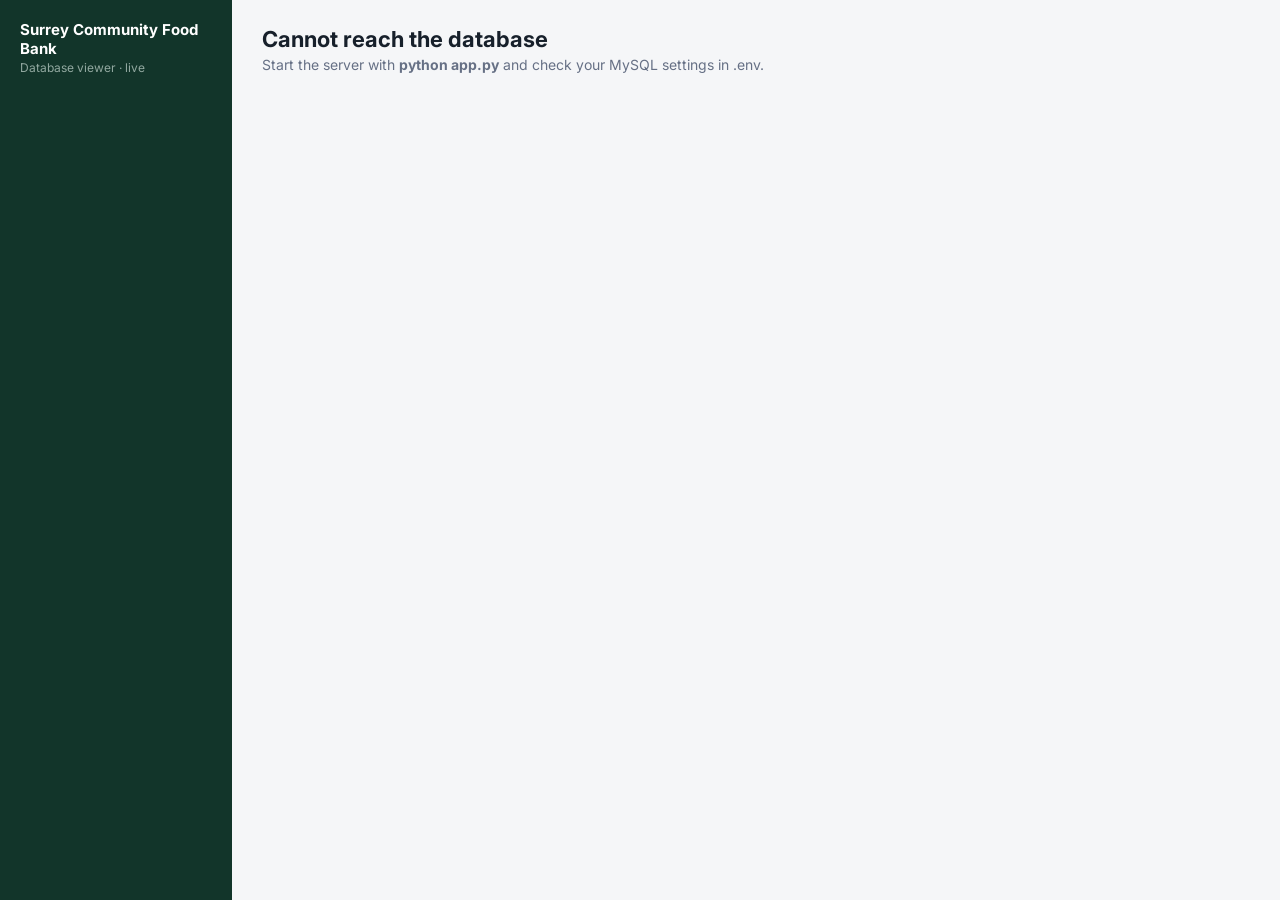
==== static/index.html @ 31781e8f "Add food bank database, viewer web app and Muse AI engine - MySQL schema (users/logins, donors, reci" ====
<!DOCTYPE html><html lang="en"><head><meta charset="utf-8"><meta name="viewport" content="width=device-width,initial-scale=1">
<title>Surrey Community Food Bank · Database</title>
<link href="https://fonts.googleapis.com/css2?family=Inter:wght@400;500;600;700&display=swap" rel="stylesheet">
<style>
:root{--g:#1e6b52;--g2:#e8f3ee;--ink:#17202b;--mut:#667085;--line:#e6e8ec;--bg:#f5f6f8;--red:#c0362c;--redbg:#fdecea;--amb:#a15c07;--ambbg:#fef4e6;--blue:#2457a6;--bluebg:#eaf1fb}
*{box-sizing:border-box}body{margin:0;font-family:Inter,system-ui,sans-serif;background:var(--bg);color:var(--ink);font-size:14px}
.app{display:flex;min-height:100vh}
aside{width:232px;background:#12352a;color:#d6e6df;padding:20px 12px;position:sticky;top:0;height:100vh;flex-shrink:0;overflow:auto}
aside h1{font-size:15px;color:#fff;margin:0 8px 2px}aside .sub{font-size:12px;opacity:.65;margin:0 8px 18px}
aside .grp{font-size:11px;text-transform:uppercase;letter-spacing:.06em;opacity:.5;margin:16px 8px 6px}
aside a{display:flex;justify-content:space-between;padding:8px 10px;border-radius:7px;color:inherit;text-decoration:none;cursor:pointer}
aside a:hover{background:#1b4a3b}aside a.on{background:#2b6b55;color:#fff}aside a small{opacity:.6}
main{flex:1;padding:26px 30px;min-width:0}
h2{margin:0 0 4px;font-size:22px}.lead{color:var(--mut);margin:0 0 18px}
.cards{display:grid;grid-template-columns:repeat(auto-fill,minmax(170px,1fr));gap:12px;margin-bottom:22px}
.card{background:#fff;border:1px solid var(--line);border-radius:10px;padding:14px 16px}.card b{display:block;font-size:26px;margin-top:4px}.card span{color:var(--mut);font-size:12.5px}
.card.warn b{color:var(--red)}
.flow{display:grid;grid-template-columns:1fr auto 1fr auto 1fr auto 1fr;align-items:center;gap:8px;background:#fff;border:1px solid var(--line);border-radius:10px;padding:18px;margin-bottom:22px}
.flow div.n{background:var(--g2);border-radius:8px;padding:12px;text-align:center;font-weight:600}.flow div.n small{display:block;font-weight:400;color:var(--mut);margin-top:3px}.flow .ar{color:var(--g);font-size:20px}
.tools{display:flex;gap:10px;align-items:center;margin-bottom:12px;flex-wrap:wrap}
input,select{font:inherit;padding:8px 11px;border:1px solid #d0d5dd;border-radius:8px;background:#fff}input{width:280px}
.cnt{color:var(--mut);font-size:13px;margin-left:auto}
.tbl{background:#fff;border:1px solid var(--line);border-radius:10px;overflow:auto;max-height:calc(100vh - 210px)}
table{border-collapse:collapse;width:100%}th{position:sticky;top:0;background:#f9fafb;text-align:left;font-weight:600;font-size:12.5px;color:#475467;padding:10px 12px;border-bottom:1px solid var(--line);cursor:pointer;white-space:nowrap;user-select:none}
td{padding:10px 12px;border-bottom:1px solid #f0f1f3;vertical-align:top}tr:hover td{background:#fafbfc}
.pill{display:inline-block;padding:2px 9px;border-radius:99px;font-size:12px;font-weight:500;white-space:nowrap;background:#f2f4f7;color:#344054}
.p-HIGH,.p-EXPIRED,.p-Missed,.p-Failed{background:var(--redbg);color:var(--red)}.p-Delayed,.p-Pending,.p-Template,.p-Scheduled,.p-Upcoming{background:var(--ambbg);color:var(--amb)}
.p-Fulfilled,.p-Approved,.p-Sent,.p-OK{background:var(--g2);color:var(--g)}.p-Business,.p-Organization,.p-Automatic{background:var(--bluebg);color:var(--blue)}.p-Muse{background:#f1ecfd;color:#5b3fb5}
.who{font-weight:600}.role{font-size:12px;color:var(--mut)}.arrow{color:var(--g);font-weight:700;padding:0 6px}
.items{color:#475467;font-size:12.5px;line-height:1.55}.more{color:var(--g);cursor:pointer;font-size:12.5px}
.neg{color:var(--red);font-weight:600}.soon{color:var(--amb);font-weight:600}
.mail{white-space:pre-wrap;background:#f9fafb;border:1px solid var(--line);border-radius:8px;padding:10px;font-size:12.5px;margin-top:6px;display:none}
.btn{font:inherit;font-weight:600;border:0;border-radius:8px;padding:10px 16px;cursor:pointer;background:var(--g);color:#fff}.btn.sec{background:#fff;color:var(--g);border:1px solid var(--g)}.btn:disabled{opacity:.55;cursor:wait}
.panel{background:#fff;border:1px solid var(--line);border-radius:10px;padding:18px;margin-bottom:16px}.panel h3{margin:0 0 4px;font-size:15px}.panel p.role{margin:0 0 12px}
.out{white-space:pre-wrap;background:#f9fafb;border:1px solid var(--line);border-radius:8px;padding:12px;font-size:13px;line-height:1.55;margin-top:12px;min-height:44px;color:#344054}
.row{display:flex;gap:10px;flex-wrap:wrap;align-items:center}.row input{flex:1;min-width:240px}.badge{font-size:12px;padding:3px 9px;border-radius:99px;background:var(--g2);color:var(--g);font-weight:600}.badge.off{background:var(--ambbg);color:var(--amb)}
.demo{background:#fff8eb;border:1px solid #f5d9a8;color:#7a4b00;border-radius:10px;padding:10px 14px;margin-bottom:16px;font-size:13px}.demo b{color:#5c3800}
.grid2{display:grid;grid-template-columns:1fr 1fr;gap:16px}@media(max-width:1000px){.grid2{grid-template-columns:1fr}}
input[type=date]{width:auto}select.wide{max-width:420px;width:100%}
.chips{display:flex;gap:6px;flex-wrap:wrap;margin-top:10px}.chip{font-size:12.5px;border:1px solid #d0d5dd;background:#fff;border-radius:99px;padding:5px 10px;cursor:pointer}
@media(max-width:800px){aside{display:none}main{padding:16px}.flow{grid-template-columns:1fr}.flow .ar{transform:rotate(90deg);text-align:center}}
</style></head><body><div class="app">
<aside><h1>Surrey Community Food Bank</h1><p class="sub">Database viewer · live</p><div id="nav"></div></aside>
<main id="m"></main></div>
<script>
let D=null;
const esc=v=>v==null?'':String(v).replace(/[&<>"]/g,c=>({'&':'&amp;','<':'&lt;','>':'&gt;','"':'&quot;'}[c]));
const pill=v=>v==null||v===''?'':`<span class="pill p-${esc(String(v).split(' ')[0])}">${esc(v)}</span>`;
const PILLS=['Risk','Status','Type','Role','Written By','Mode','When'];
const fmtItems=(s,id)=>{if(!s)return '<span class="role">No items</span>';const a=s.split('||');const first=a.slice(0,3).map(esc).join('<br>');
 return `<div class="items">${first}${a.length>3?`<span id="x${id}" style="display:none"><br>${a.slice(3).map(esc).join('<br>')}</span><br><span class="more" onclick="document.getElementById('x${id}').style.display='inline';this.remove()">+ ${a.length-3} more</span>`:''}</div>`};
const S=[
 {k:'overview',t:'Overview',g:'Dashboard'},
 {k:'donations',t:'Donations in',g:'Food flow',lead:'Who donated the food, and which volunteer collected it from them.'},
 {k:'hampers',t:'Hampers out',g:'Food flow',lead:'Which volunteer gave a hamper, and which recipient received the free food.'},
 {k:'inventory',t:'Inventory',g:'Food flow',lead:'Food currently in stock. Items flagged HIGH risk by the AI (3 days or less) are pinned to the top.'},
 {k:'expiry',t:'Expiry section',g:'Food flow',lead:'Expired items removed from inventory. This feeds the Inventory Waste report.'},
 {k:'coordinators',t:'Coordinators',g:'People',lead:'Coordinators manage the system and receive every AI alert email.'},
 {k:'donors',t:'Donors',g:'People',lead:'People and businesses who give food.'},
 {k:'recipients',t:'Recipients',g:'People',lead:'Households who receive free hampers.'},
 {k:'volunteers',t:'Volunteers',g:'People',lead:'Our team. Volunteers collect donations and hand out hampers.'},
 {k:'shifts',t:'Shifts',g:'People',lead:'Shifts created by the coordinator, with assigned volunteers.'},
 {k:'ai',t:'AI assistant',g:'Automation'},
 {k:'emails',t:'AI alert emails',g:'Automation',lead:'Alert emails sent to the coordinators (Harsh and AJ). Click a row to read the email.'},
 {k:'categories',t:'Categories',g:'Admin',lead:'Inventory categories managed by the coordinator.'}];
let cur=location.hash.slice(1)||'overview',sk=null,asc=true;
function nav(){let g='',h='';S.forEach(s=>{if(s.g!==g){g=s.g;h+=`<div class="grp">${g}</div>`}
 const n=Array.isArray(D[s.k])?`<small>${D[s.k].length}</small>`:'';h+=`<a class="${s.k==cur?'on':''}" onclick="go('${s.k}')">${s.t}${n}</a>`});document.getElementById('nav').innerHTML=h}
function go(k){cur=k;sk=null;try{history.replaceState(null,'','#'+k)}catch(e){}render()}
function overview(){const s=D.stats;const c=(n,l,w)=>`<div class="card ${w||''}"><span>${l}</span><b>${n}</b></div>`;
 return `<h2>Overview</h2><p class="lead">Snapshot generated ${D.generated}.</p>
 <div class="flow"><div class="n">Donor<small>gives food</small></div><div class="ar">→</div><div class="n">Volunteer<small>collects & logs it</small></div><div class="ar">→</div>
 <div class="n">Inventory<small>AI checks expiry every 6 h</small></div><div class="ar">→</div><div class="n">Recipient<small>gets a free hamper</small></div></div>
 <div class="cards">${c(s.donors,'Donors')}${c(s.donations,'Donations received')}${c(s.instock,'Items in stock')}${c(s.highrisk,'High-risk items (≤3 days)','warn')}${s.pending?c(s.pending,'Expired, waiting for AI removal','warn'):''}
 ${c(s.expired,'Expired & removed','warn')}${c(s.hampers,'Hampers given out')}${c(s.recipients,'Approved recipients')}${c(s.volunteers,'Volunteers')}${c(s.coordinators,'Coordinators')}${c(s.emails,'AI alert emails')}</div>
 <h2 style="font-size:16px;margin-bottom:10px">Stock by category</h2>${table(D.categories,'categories',true)}`}
function aiPage(){const a=D.ai;return `<h2>AI assistant <span class="badge ${a.muse?'':'off'}">${a.muse?'Muse AI: '+a.muse_status:'Muse AI key missing'}</span> <span class="badge ${a.smtp?'':'off'}">${a.smtp?'Email: sending':'Email: log only'}</span></h2>
 <p class="lead">Muse AI reads the live tables, flags expiring food, and emails the coordinators. It runs automatically every ${a.every_hours} hours while the app is open, and you can run it any time.</p>
 <div class="panel"><h3>Demo controls</h3><p class="role">For the presentation: pretend it's a later date, or make an item expire, then run the AI check and watch it get removed.</p>
 <div class="grid2"><div><b style="font-size:13px">Pretend today is</b><div class="row" style="margin-top:6px"><input type="date" id="dd" value="${D.today}"><button class="btn sec" onclick="demo('date',{date:document.getElementById('dd').value})">Set date</button><button class="btn sec" onclick="demo('date',{date:null})">Use real date</button></div></div>
 <div><b style="font-size:13px">Change an item's expiry date</b><div class="row" style="margin-top:6px"><select id="di" class="wide">${D.items.map(i=>`<option value="${i.id}">${esc(i.label)}</option>`).join('')}</select><input type="date" id="de" value="${D.today}"><button class="btn sec" onclick="demo('expiry',{item_id:document.getElementById('di').value,date:document.getElementById('de').value})">Save</button></div></div></div>
 <div class="row" style="margin-top:12px"><button class="btn sec" onclick="if(window.confirmReset){demo('reset',{})}else{window.confirmReset=1;this.textContent='Click again to reset all test data'}">Reset all test data</button><span class="role" id="demoo"></span></div></div>
 <div class="panel"><h3>1. Expiry & pickup check</h3><p class="role">Moves expired food to the expiry section, flags items with 3 days or less left, marks late pickups, and emails Harsh and AJ (harsh.rana1@student.kpu.ca, ajit.thapa@student.kpu.ca).
 Last run: ${a.last_run||'not yet this session'} · Next automatic run: ${a.next_run||'—'}</p>
 <button class="btn" id="runb" onclick="runAI()">Run AI check now</button><div class="out" id="runo">Results will show here.</div></div>
 <div class="panel"><h3>2. Inventory insight report</h3><p class="role">Shelf-life trends, what to use first, and hamper suggestions that respect each recipient's dietary needs.</p>
 <button class="btn sec" id="insb" onclick="ask()">Generate report</button><div class="out" id="inso">The report will show here.</div></div>
 <div class="panel"><h3>3. Ask Muse about the data</h3><p class="role">Ask a question in plain English. Muse answers using only the live database.</p>
 <div class="row"><input id="askq" placeholder="e.g. Which category is wasting the most food?" onkeydown="if(event.key==='Enter')ask(this.value)"><button class="btn sec" onclick="ask(document.getElementById('askq').value)">Ask</button></div>
 <div class="chips">${['What should go in the next hamper for Emily Chen?','Which donor gives the most perishable food?','How many items expire this week?'].map(q=>`<span class="chip" onclick="document.getElementById('askq').value=this.textContent;ask(this.textContent)">${q}</span>`).join('')}</div>
 <div class="out" id="asko">Answers will show here.</div></div>`}
async function demo(kind,body){const o=document.getElementById('demoo');o.textContent='Working...';
 try{const r=await fetch('/api/demo/'+kind,{method:'POST',headers:{'Content-Type':'application/json'},body:JSON.stringify(body)});const j=await r.json();
 const d=await fetch('/api/data');D=await d.json();window.confirmReset=0;render();document.getElementById('demoo').textContent=j.msg}catch(e){o.textContent='Failed: '+e}}
async function runAI(){if(window.__EMBED__){document.getElementById('runo').textContent='This is the online preview. Run the app locally (python app.py) to use Muse AI.';return}const b=document.getElementById('runb'),o=document.getElementById('runo');b.disabled=true;o.textContent='Running the AI check...';
 try{const r=await fetch('/api/ai/run',{method:'POST'});const j=await r.json();const msg=j.log.join('\n');const d=await fetch('/api/data');D=await d.json();render();document.getElementById('runo').textContent=msg}
 catch(e){o.textContent='Could not run the check: '+e}b.disabled=false}
async function ask(q){if(window.__EMBED__){const isQ0=typeof q==='string';document.getElementById(isQ0?'asko':'inso').textContent='This is the online preview. Run the app locally (python app.py) to use Muse AI.';return}const isQ=typeof q==='string';if(isQ&&!q.trim())return;const o=document.getElementById(isQ?'asko':'inso');const b=document.getElementById('insb');
 o.textContent='Muse AI is reading the database...';if(!isQ)b.disabled=true;
 try{const r=await fetch('/api/ai/insights',{method:'POST',headers:{'Content-Type':'application/json'},body:JSON.stringify(isQ?{question:q}:{})});const j=await r.json();o.textContent=j.text}
 catch(e){o.textContent='Could not reach the server: '+e}if(!isQ)b.disabled=false}
function rowsFor(k){const q=(document.getElementById('q')||{}).value?.toLowerCase()||'';const f=(document.getElementById('f')||{}).value||'';
 let r=D[k].filter(x=>(!q||Object.values(x).join(' ').toLowerCase().includes(q))&&(!f||Object.values(x).includes(f)||Object.values(x).map(String).includes(f)));
 if(sk){r=[...r].sort((a,b)=>{let x=a[sk],y=b[sk];if(typeof x==='number'&&typeof y==='number')return(x-y)*(asc?1:-1);return String(x??'').localeCompare(String(y??''),undefined,{numeric:true})*(asc?1:-1)})}return r}
function table(rows,k,plain){
 if(k==='donations'){return `<div class="tbl"><table><tr><th>Date</th><th>Donor (gives)</th><th></th><th>Collected by (volunteer)</th><th>Items donated</th></tr>${rows.map(r=>`<tr><td style="white-space:nowrap">${esc(r.date)}<div class="role">Donation #${r.id}</div></td>
  <td><div class="who">${esc(r.donor)}</div>${pill(r.type)}</td><td class="arrow">→</td><td><div class="who">${esc(r.collected||'—')}</div><div class="role">Volunteer</div></td><td>${fmtItems(r.items,'d'+r.id)}<div class="role">${r.n} item lines</div></td></tr>`).join('')}</table></div>`}
 if(k==='hampers'){return `<div class="tbl"><table><tr><th>Pickup</th><th>Given by (volunteer)</th><th></th><th>Received by (recipient)</th><th>Hamper contents</th><th>Status</th></tr>${rows.map(r=>`<tr><td style="white-space:nowrap">${esc(r.date)}<div class="role">Hamper #${r.id}</div></td>
  <td><div class="who">${esc(r.given||'—')}</div><div class="role">Volunteer</div></td><td class="arrow">→</td><td><div class="who">${esc(r.recipient)}</div><div class="role">Household of ${r.hh} · ${esc(r.prefs)}</div></td><td>${fmtItems(r.items,'h'+r.id)}</td><td>${pill(r.status)}</td></tr>`).join('')}</table></div>`}
 const cols=Object.keys(rows[0]||{}).filter(c=>c!=='body');
 return `<div class="tbl"><table><tr>${cols.map(c=>`<th ${plain?'':`onclick="srt('${c}')"`}>${esc(c)}${sk==c?(asc?' ▲':' ▼'):''}</th>`).join('')}</tr>${rows.map((r,i)=>`<tr ${k==='emails'?`style="cursor:pointer" onclick="const m=document.getElementById('mb${i}');m.style.display=m.style.display=='block'?'none':'block'"`:''}>${cols.map((c,j)=>{let v=r[c];
  if(PILLS.includes(c))return `<td>${pill(v)}</td>`;
  if(c==='DaysLeft')return `<td class="${v<=3?'neg':v<=7?'soon':''}">${v<0?'Expired '+(-v)+' day'+(v==-1?'':'s')+' ago':v+' day'+(v==1?'':'s')}</td>`;
  if(k==='emails'&&c==='Subject')return `<td>${esc(v)}<div class="mail" id="mb${i}">${esc(r.body)}</div></td>`;
  return `<td>${j==1&&k!=='emails'?`<b>${esc(v)}</b>`:esc(v)}</td>`}).join('')}</tr>`).join('')}</table></div>`}
function filterFor(k){const m={inventory:'Category',expiry:'Category',hampers:'status',shifts:'When',emails:'Written By',donors:'Type'}[k];if(!m)return'';
 const vals=[...new Set(D[k].map(r=>r[m]).filter(Boolean))].sort();return `<select id="f" onchange="draw()"><option value="">All ${m.toLowerCase()==='status'?'statuses':m.toLowerCase()+'s'}</option>${vals.map(v=>`<option>${esc(v)}</option>`).join('')}</select>`}
function render(){nav();const s=S.find(x=>x.k==cur)||S[0];const m=document.getElementById('m');
 const banner=D.demo_date?`<div class="demo">Demo mode: the system thinks today is <b>${D.demo_date}</b>. Days left, expiry and alerts use this date. <a href="#ai" onclick="go('ai')">Change it</a></div>`:'';
 if(s.k==='overview'){m.innerHTML=banner+overview();return}
 if(s.k==='ai'){m.innerHTML=banner+aiPage();return}
 m.innerHTML=banner+`<h2>${s.t}</h2><p class="lead">${s.lead}</p><div class="tools"><input id="q" placeholder="Search ${s.t.toLowerCase()}..." oninput="draw()">${filterFor(s.k)}<span class="cnt" id="cnt"></span></div><div id="tb"></div>`;draw()}
function draw(){const r=rowsFor(cur);document.getElementById('tb').innerHTML=r.length?table(r,cur):'<div class="tbl" style="padding:30px;text-align:center;color:#667085">No records found.</div>';document.getElementById('cnt').textContent=r.length+' rows'}
function srt(c){asc=sk==c?!asc:true;sk=c;draw()}
async function load(){if(window.__EMBED__){D=window.__EMBED__;render();return}try{const r=await fetch('/api/data');if(!r.ok)throw new Error(r.status);D=await r.json();render()}
 catch(e){document.getElementById('m').innerHTML='<h2>Cannot reach the database</h2><p class="lead">Start the server with <b>python app.py</b> and check your MySQL settings in .env.</p>'}}
window.addEventListener('hashchange',()=>{const k=location.hash.slice(1);if(k&&k!==cur){cur=k;render()}});load();
</script></body></html>
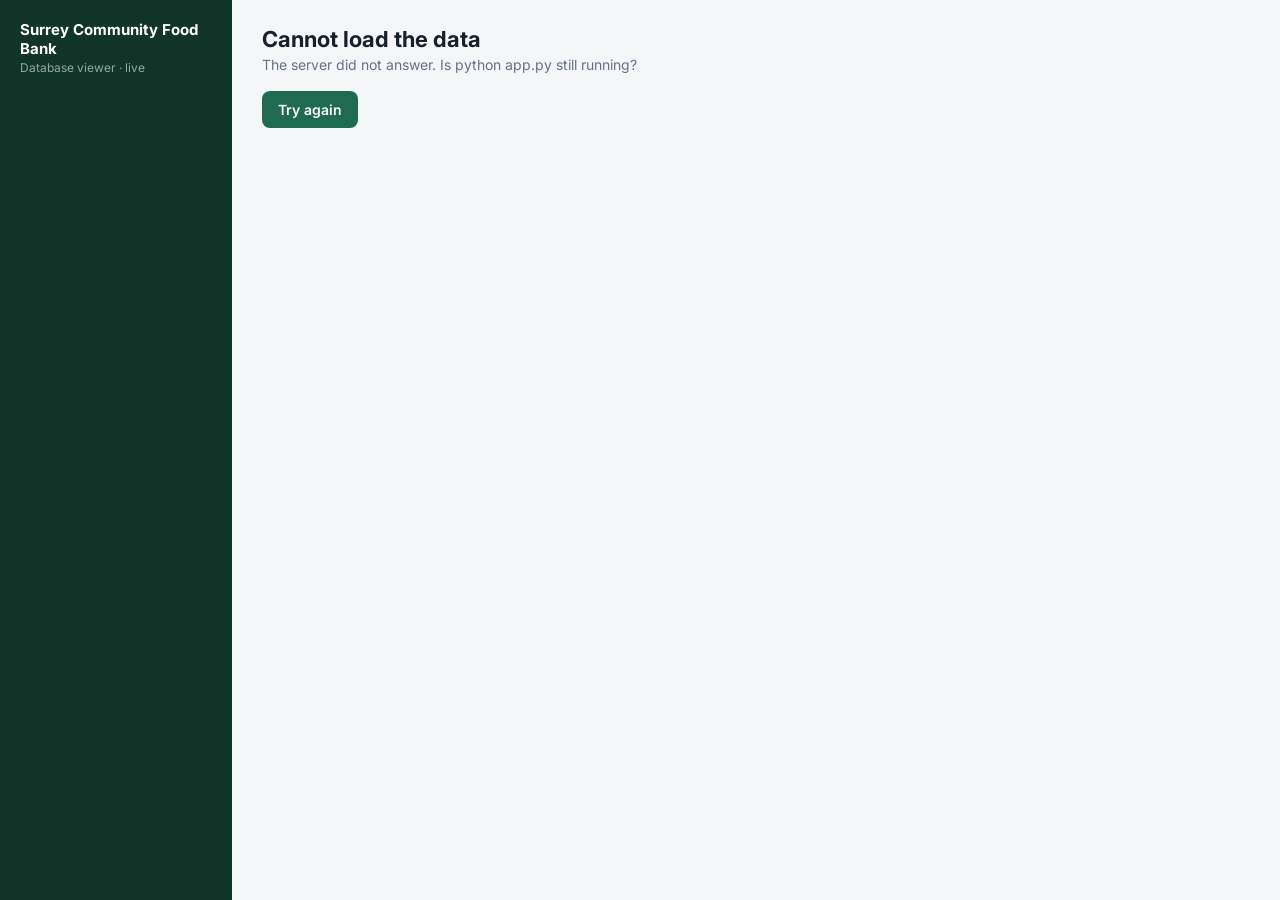
==== commit 3aaae5a5: "Harden for the demo: fresh test data, logins, reports, clearer errors - Test data dates are now rela" ====
--- a/static/index.html
+++ b/static/index.html
@@ -25,7 +25,7 @@
 td{padding:10px 12px;border-bottom:1px solid #f0f1f3;vertical-align:top}tr:hover td{background:#fafbfc}
 .pill{display:inline-block;padding:2px 9px;border-radius:99px;font-size:12px;font-weight:500;white-space:nowrap;background:#f2f4f7;color:#344054}
 .p-HIGH,.p-EXPIRED,.p-Missed,.p-Failed{background:var(--redbg);color:var(--red)}.p-Delayed,.p-Pending,.p-Template,.p-Scheduled,.p-Upcoming{background:var(--ambbg);color:var(--amb)}
-.p-Fulfilled,.p-Approved,.p-Sent,.p-OK{background:var(--g2);color:var(--g)}.p-Business,.p-Organization,.p-Automatic{background:var(--bluebg);color:var(--blue)}.p-Muse{background:#f1ecfd;color:#5b3fb5}
+.p-Fulfilled,.p-Approved,.p-Sent,.p-OK,.p-Active,.p-Coordinator{background:var(--g2);color:var(--g)}.p-Business,.p-Organization,.p-Automatic{background:var(--bluebg);color:var(--blue)}.p-AI,.p-Muse{background:#f1ecfd;color:#5b3fb5}
 .who{font-weight:600}.role{font-size:12px;color:var(--mut)}.arrow{color:var(--g);font-weight:700;padding:0 6px}
 .items{color:#475467;font-size:12.5px;line-height:1.55}.more{color:var(--g);cursor:pointer;font-size:12.5px}
 .neg{color:var(--red);font-weight:600}.soon{color:var(--amb);font-weight:600}
@@ -53,7 +53,7 @@
  {k:'overview',t:'Overview',g:'Dashboard'},
  {k:'donations',t:'Donations in',g:'Food flow',lead:'Who donated the food, and which volunteer collected it from them.'},
  {k:'hampers',t:'Hampers out',g:'Food flow',lead:'Which volunteer gave a hamper, and which recipient received the free food.'},
- {k:'inventory',t:'Inventory',g:'Food flow',lead:'Food currently in stock. Items flagged HIGH risk by the AI (3 days or less) are pinned to the top.'},
+ {k:'inventory',t:'Inventory',g:'Food flow',lead:'Food currently in stock, soonest expiry first. HIGH risk means 3 days or less left.'},
  {k:'expiry',t:'Expiry section',g:'Food flow',lead:'Expired items removed from inventory. This feeds the Inventory Waste report.'},
  {k:'coordinators',t:'Coordinators',g:'People',lead:'Coordinators manage the system and receive every AI alert email.'},
  {k:'donors',t:'Donors',g:'People',lead:'People and businesses who give food.'},
@@ -62,7 +62,12 @@
  {k:'shifts',t:'Shifts',g:'People',lead:'Shifts created by the coordinator, with assigned volunteers.'},
  {k:'ai',t:'AI assistant',g:'Automation'},
  {k:'emails',t:'AI alert emails',g:'Automation',lead:'Alert emails sent to the coordinators (Harsh and AJ). Click a row to read the email.'},
- {k:'categories',t:'Categories',g:'Admin',lead:'Inventory categories managed by the coordinator.'}];
+ {k:'reports',t:'Reports',g:'Automation'},
+ {k:'categories',t:'Categories',g:'Admin',lead:'Inventory categories managed by the coordinator.'},
+ {k:'accounts',t:'Logins',g:'Admin',lead:'One login table for every role. Passwords are stored as secure hashes, never as plain text.'}];
+const api=async(url,body)=>{const r=await fetch(url,body===undefined?{}:{method:'POST',headers:{'Content-Type':'application/json'},body:JSON.stringify(body)});
+ let j;try{j=await r.json()}catch(e){throw new Error('The server did not answer. Is python app.py still running?')}
+ if(!r.ok&&j.error)throw new Error(j.error);return j};
 let cur=location.hash.slice(1)||'overview',sk=null,asc=true;
 function nav(){let g='',h='';S.forEach(s=>{if(s.g!==g){g=s.g;h+=`<div class="grp">${g}</div>`}
  const n=Array.isArray(D[s.k])?`<small>${D[s.k].length}</small>`:'';h+=`<a class="${s.k==cur?'on':''}" onclick="go('${s.k}')">${s.t}${n}</a>`});document.getElementById('nav').innerHTML=h}
@@ -74,8 +79,8 @@
  <div class="cards">${c(s.donors,'Donors')}${c(s.donations,'Donations received')}${c(s.instock,'Items in stock')}${c(s.highrisk,'High-risk items (≤3 days)','warn')}${s.pending?c(s.pending,'Expired, waiting for AI removal','warn'):''}
  ${c(s.expired,'Expired & removed','warn')}${c(s.hampers,'Hampers given out')}${c(s.recipients,'Approved recipients')}${c(s.volunteers,'Volunteers')}${c(s.coordinators,'Coordinators')}${c(s.emails,'AI alert emails')}</div>
  <h2 style="font-size:16px;margin-bottom:10px">Stock by category</h2>${table(D.categories,'categories',true)}`}
-function aiPage(){const a=D.ai;return `<h2>AI assistant <span class="badge ${a.muse?'':'off'}">${a.muse?'Muse AI: '+a.muse_status:'Muse AI key missing'}</span> <span class="badge ${a.smtp?'':'off'}">${a.smtp?'Email: sending':'Email: log only'}</span></h2>
- <p class="lead">Muse AI reads the live tables, flags expiring food, and emails the coordinators. It runs automatically every ${a.every_hours} hours while the app is open, and you can run it any time.</p>
+function aiPage(){const a=D.ai;return `<h2>AI assistant <span class="badge ${a.muse?'':'off'}">${a.muse?'AI: '+a.muse_status:'AI key missing'}</span> <span class="badge ${a.smtp?'':'off'}">${a.smtp?'Email: sending':'Email: log only'}</span></h2>
+ <p class="lead">The AI reads the live tables, flags expiring food, and emails the coordinators. It runs automatically every ${a.every_hours} hours while the app is open, and you can run it any time.</p>
  <div class="panel"><h3>Demo controls</h3><p class="role">For the presentation: pretend it's a later date, or make an item expire, then run the AI check and watch it get removed.</p>
  <div class="grid2"><div><b style="font-size:13px">Pretend today is</b><div class="row" style="margin-top:6px"><input type="date" id="dd" value="${D.today}"><button class="btn sec" onclick="demo('date',{date:document.getElementById('dd').value})">Set date</button><button class="btn sec" onclick="demo('date',{date:null})">Use real date</button></div></div>
  <div><b style="font-size:13px">Change an item's expiry date</b><div class="row" style="margin-top:6px"><select id="di" class="wide">${D.items.map(i=>`<option value="${i.id}">${esc(i.label)}</option>`).join('')}</select><input type="date" id="de" value="${D.today}"><button class="btn sec" onclick="demo('expiry',{item_id:document.getElementById('di').value,date:document.getElementById('de').value})">Save</button></div></div></div>
@@ -85,20 +90,37 @@
  <button class="btn" id="runb" onclick="runAI()">Run AI check now</button><div class="out" id="runo">Results will show here.</div></div>
  <div class="panel"><h3>2. Inventory insight report</h3><p class="role">Shelf-life trends, what to use first, and hamper suggestions that respect each recipient's dietary needs.</p>
  <button class="btn sec" id="insb" onclick="ask()">Generate report</button><div class="out" id="inso">The report will show here.</div></div>
- <div class="panel"><h3>3. Ask Muse about the data</h3><p class="role">Ask a question in plain English. Muse answers using only the live database.</p>
+ <div class="panel"><h3>3. Ask the AI about the data</h3><p class="role">Ask a question in plain English. The AI answers using only the live database.</p>
  <div class="row"><input id="askq" placeholder="e.g. Which category is wasting the most food?" onkeydown="if(event.key==='Enter')ask(this.value)"><button class="btn sec" onclick="ask(document.getElementById('askq').value)">Ask</button></div>
  <div class="chips">${['What should go in the next hamper for Emily Chen?','Which donor gives the most perishable food?','How many items expire this week?'].map(q=>`<span class="chip" onclick="document.getElementById('askq').value=this.textContent;ask(this.textContent)">${q}</span>`).join('')}</div>
  <div class="out" id="asko">Answers will show here.</div></div>`}
+function simpleTable(rows){if(!rows.length)return '<div class="tbl" style="padding:18px;color:#667085">Nothing in this period.</div>';const cols=Object.keys(rows[0]);
+ return `<div class="tbl" style="max-height:none"><table><tr>${cols.map(c=>`<th style="cursor:default">${esc(c)}</th>`).join('')}</tr>${rows.map(r=>`<tr>${cols.map((c,j)=>`<td>${c==='Type'?pill(r[c]):j==0?`<b>${esc(r[c])}</b>`:esc(r[c])}</td>`).join('')}</tr>`).join('')}</table></div>`}
+function reportsPage(){const [y,mo]=D.today.split('-').map(Number);const M=['January','February','March','April','May','June','July','August','September','October','November','December'];
+ return `<h2>Reports</h2><p class="lead">Two report types, for any month or a whole year. Built from the live tables.</p>
+ <div class="tools"><select id="rt"><option value="donation">Donation & Distribution Summary</option><option value="waste">Inventory Waste Summary</option></select>
+ <select id="rm"><option value="">Whole year</option>${M.map((n,i)=>`<option value="${i+1}" ${i+1==mo?'selected':''}>${n}</option>`).join('')}</select>
+ <input id="ry" type="number" min="2000" max="2100" value="${y}" style="width:100px"><button class="btn" onclick="runReport()">Generate report</button></div><div id="rep"></div>`}
+async function runReport(){const o=document.getElementById('rep');o.innerHTML='<p class="lead">Building the report...</p>';
+ if(window.__EMBED__){o.innerHTML='<p class="lead">Run the app locally (python app.py) to generate reports.</p>';return}
+ try{const j=await api(`/api/report?type=${document.getElementById('rt').value}&year=${document.getElementById('ry').value}&month=${document.getElementById('rm').value}`);
+ o.innerHTML=`<h2 style="font-size:17px;margin:6px 0 12px">${esc(j.title)}</h2><div class="cards">${j.summary.map(x=>`<div class="card"><span>${esc(x[0])}</span><b>${esc(x[1])}</b></div>`).join('')}</div>`+
+ j.tables.map(t=>`<h2 style="font-size:15px;margin:18px 0 8px">${esc(t[0])}</h2>${simpleTable(t[1])}`).join('')}catch(e){o.innerHTML=`<p class="lead">${esc(e.message)}</p>`}}
+function loginBox(){return `<div class="panel"><h3>Test a login</h3><p class="role">Every test account uses the password <b>${esc(D.test_password)}</b>. Click a row's email below, or type one.</p>
+ <div class="row"><input id="le" placeholder="email" autocomplete="off"><input id="lp" type="password" placeholder="password" style="width:180px" onkeydown="if(event.key==='Enter')tryLogin()"><button class="btn sec" onclick="tryLogin()">Check login</button><span class="role" id="lo"></span></div></div>`}
+async function tryLogin(){const o=document.getElementById('lo');o.textContent='Checking...';
+ try{const r=await fetch('/api/login',{method:'POST',headers:{'Content-Type':'application/json'},body:JSON.stringify({email:document.getElementById('le').value,password:document.getElementById('lp').value})});
+ const j=await r.json();o.textContent=j.msg||j.error;if(j.ok){D=await api('/api/data');nav();draw()}}catch(e){o.textContent='Could not reach the server.'}}
 async function demo(kind,body){const o=document.getElementById('demoo');o.textContent='Working...';
- try{const r=await fetch('/api/demo/'+kind,{method:'POST',headers:{'Content-Type':'application/json'},body:JSON.stringify(body)});const j=await r.json();
- const d=await fetch('/api/data');D=await d.json();window.confirmReset=0;render();document.getElementById('demoo').textContent=j.msg}catch(e){o.textContent='Failed: '+e}}
-async function runAI(){if(window.__EMBED__){document.getElementById('runo').textContent='This is the online preview. Run the app locally (python app.py) to use Muse AI.';return}const b=document.getElementById('runb'),o=document.getElementById('runo');b.disabled=true;o.textContent='Running the AI check...';
- try{const r=await fetch('/api/ai/run',{method:'POST'});const j=await r.json();const msg=j.log.join('\n');const d=await fetch('/api/data');D=await d.json();render();document.getElementById('runo').textContent=msg}
- catch(e){o.textContent='Could not run the check: '+e}b.disabled=false}
-async function ask(q){if(window.__EMBED__){const isQ0=typeof q==='string';document.getElementById(isQ0?'asko':'inso').textContent='This is the online preview. Run the app locally (python app.py) to use Muse AI.';return}const isQ=typeof q==='string';if(isQ&&!q.trim())return;const o=document.getElementById(isQ?'asko':'inso');const b=document.getElementById('insb');
- o.textContent='Muse AI is reading the database...';if(!isQ)b.disabled=true;
- try{const r=await fetch('/api/ai/insights',{method:'POST',headers:{'Content-Type':'application/json'},body:JSON.stringify(isQ?{question:q}:{})});const j=await r.json();o.textContent=j.text}
- catch(e){o.textContent='Could not reach the server: '+e}if(!isQ)b.disabled=false}
+ try{const j=await api('/api/demo/'+kind,body);D=await api('/api/data');window.confirmReset=0;render();document.getElementById('demoo').textContent=j.msg}
+ catch(e){o.textContent=e.message}}
+async function runAI(){if(window.__EMBED__){document.getElementById('runo').textContent='This is the online preview. Run the app locally (python app.py) to use the AI.';return}const b=document.getElementById('runb'),o=document.getElementById('runo');b.disabled=true;o.textContent='Running the AI check...';
+ try{const j=await api('/api/ai/run',{});const msg=j.log.join('\n');D=await api('/api/data');render();document.getElementById('runo').textContent=msg}
+ catch(e){o.textContent='Could not run the check: '+e.message;b.disabled=false}}
+async function ask(q){if(window.__EMBED__){const isQ0=typeof q==='string';document.getElementById(isQ0?'asko':'inso').textContent='This is the online preview. Run the app locally (python app.py) to use the AI.';return}const isQ=typeof q==='string';if(isQ&&!q.trim())return;const o=document.getElementById(isQ?'asko':'inso');const b=document.getElementById('insb');
+ o.textContent='The AI is reading the database...';if(!isQ)b.disabled=true;
+ try{const j=await api('/api/ai/insights',isQ?{question:q}:{});o.textContent=j.text;if(j.ok&&!D.ai.muse_status.startsWith('connected')){D=await api('/api/data');const bd=document.querySelector('h2 .badge');if(bd)bd.textContent='AI: '+D.ai.muse_status}}
+ catch(e){o.textContent=e.message}if(!isQ)b.disabled=false}
 function rowsFor(k){const q=(document.getElementById('q')||{}).value?.toLowerCase()||'';const f=(document.getElementById('f')||{}).value||'';
  let r=D[k].filter(x=>(!q||Object.values(x).join(' ').toLowerCase().includes(q))&&(!f||Object.values(x).includes(f)||Object.values(x).map(String).includes(f)));
  if(sk){r=[...r].sort((a,b)=>{let x=a[sk],y=b[sk];if(typeof x==='number'&&typeof y==='number')return(x-y)*(asc?1:-1);return String(x??'').localeCompare(String(y??''),undefined,{numeric:true})*(asc?1:-1)})}return r}
@@ -112,17 +134,19 @@
   if(PILLS.includes(c))return `<td>${pill(v)}</td>`;
   if(c==='DaysLeft')return `<td class="${v<=3?'neg':v<=7?'soon':''}">${v<0?'Expired '+(-v)+' day'+(v==-1?'':'s')+' ago':v+' day'+(v==1?'':'s')}</td>`;
   if(k==='emails'&&c==='Subject')return `<td>${esc(v)}<div class="mail" id="mb${i}">${esc(r.body)}</div></td>`;
+  if(k==='accounts'&&c==='Email')return `<td><a href="#accounts" onclick="document.getElementById('le').value=this.textContent;document.getElementById('lp').focus();return false">${esc(v)}</a></td>`;
   return `<td>${j==1&&k!=='emails'?`<b>${esc(v)}</b>`:esc(v)}</td>`}).join('')}</tr>`).join('')}</table></div>`}
-function filterFor(k){const m={inventory:'Category',expiry:'Category',hampers:'status',shifts:'When',emails:'Written By',donors:'Type'}[k];if(!m)return'';
+function filterFor(k){const m={accounts:'Role',inventory:'Category',expiry:'Category',hampers:'status',shifts:'When',emails:'Written By',donors:'Type'}[k];if(!m)return'';
  const vals=[...new Set(D[k].map(r=>r[m]).filter(Boolean))].sort();return `<select id="f" onchange="draw()"><option value="">All ${m.toLowerCase()==='status'?'statuses':m.toLowerCase()+'s'}</option>${vals.map(v=>`<option>${esc(v)}</option>`).join('')}</select>`}
 function render(){nav();const s=S.find(x=>x.k==cur)||S[0];const m=document.getElementById('m');
  const banner=D.demo_date?`<div class="demo">Demo mode: the system thinks today is <b>${D.demo_date}</b>. Days left, expiry and alerts use this date. <a href="#ai" onclick="go('ai')">Change it</a></div>`:'';
  if(s.k==='overview'){m.innerHTML=banner+overview();return}
  if(s.k==='ai'){m.innerHTML=banner+aiPage();return}
- m.innerHTML=banner+`<h2>${s.t}</h2><p class="lead">${s.lead}</p><div class="tools"><input id="q" placeholder="Search ${s.t.toLowerCase()}..." oninput="draw()">${filterFor(s.k)}<span class="cnt" id="cnt"></span></div><div id="tb"></div>`;draw()}
+ if(s.k==='reports'){m.innerHTML=banner+reportsPage();runReport();return}
+ m.innerHTML=banner+`<h2>${s.t}</h2><p class="lead">${s.lead}</p>${s.k==='accounts'?loginBox():''}<div class="tools"><input id="q" placeholder="Search ${s.t.toLowerCase()}..." oninput="draw()">${filterFor(s.k)}<span class="cnt" id="cnt"></span></div><div id="tb"></div>`;draw()}
 function draw(){const r=rowsFor(cur);document.getElementById('tb').innerHTML=r.length?table(r,cur):'<div class="tbl" style="padding:30px;text-align:center;color:#667085">No records found.</div>';document.getElementById('cnt').textContent=r.length+' rows'}
 function srt(c){asc=sk==c?!asc:true;sk=c;draw()}
-async function load(){if(window.__EMBED__){D=window.__EMBED__;render();return}try{const r=await fetch('/api/data');if(!r.ok)throw new Error(r.status);D=await r.json();render()}
- catch(e){document.getElementById('m').innerHTML='<h2>Cannot reach the database</h2><p class="lead">Start the server with <b>python app.py</b> and check your MySQL settings in .env.</p>'}}
+async function load(){if(window.__EMBED__){D=window.__EMBED__;render();return}try{D=await api('/api/data');render()}
+ catch(e){document.getElementById('m').innerHTML=`<h2>Cannot load the data</h2><p class="lead">${esc(e.message)}</p><button class="btn" onclick="load()">Try again</button>`}}
 window.addEventListener('hashchange',()=>{const k=location.hash.slice(1);if(k&&k!==cur){cur=k;render()}});load();
 </script></body></html>
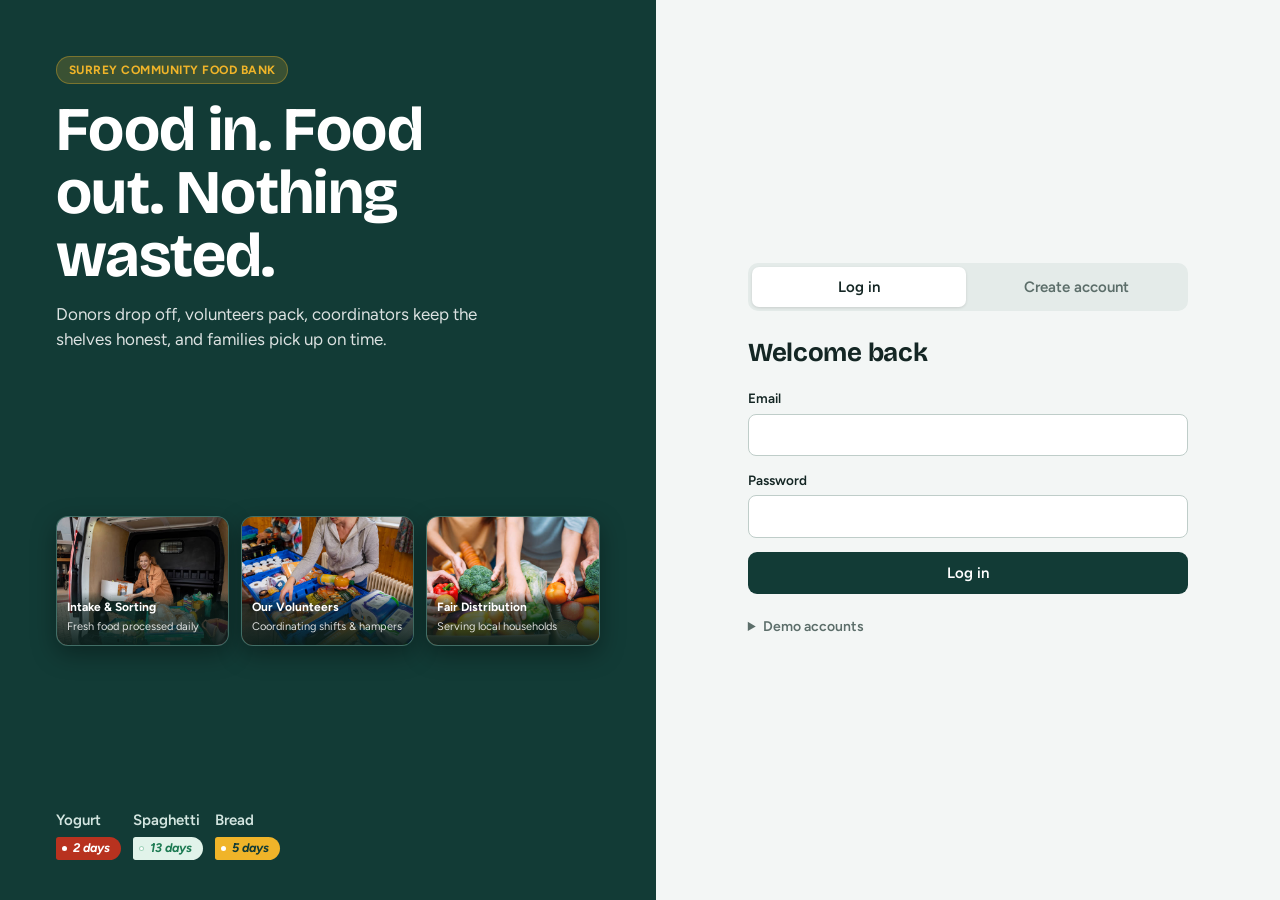
==== commit 0200f432: "Add updated food bank management files" ====
--- a/static/index.html
+++ b/static/index.html
@@ -1,152 +1,20 @@
-<!DOCTYPE html><html lang="en"><head><meta charset="utf-8"><meta name="viewport" content="width=device-width,initial-scale=1">
-<title>Surrey Community Food Bank · Database</title>
-<link href="https://fonts.googleapis.com/css2?family=Inter:wght@400;500;600;700&display=swap" rel="stylesheet">
-<style>
-:root{--g:#1e6b52;--g2:#e8f3ee;--ink:#17202b;--mut:#667085;--line:#e6e8ec;--bg:#f5f6f8;--red:#c0362c;--redbg:#fdecea;--amb:#a15c07;--ambbg:#fef4e6;--blue:#2457a6;--bluebg:#eaf1fb}
-*{box-sizing:border-box}body{margin:0;font-family:Inter,system-ui,sans-serif;background:var(--bg);color:var(--ink);font-size:14px}
-.app{display:flex;min-height:100vh}
-aside{width:232px;background:#12352a;color:#d6e6df;padding:20px 12px;position:sticky;top:0;height:100vh;flex-shrink:0;overflow:auto}
-aside h1{font-size:15px;color:#fff;margin:0 8px 2px}aside .sub{font-size:12px;opacity:.65;margin:0 8px 18px}
-aside .grp{font-size:11px;text-transform:uppercase;letter-spacing:.06em;opacity:.5;margin:16px 8px 6px}
-aside a{display:flex;justify-content:space-between;padding:8px 10px;border-radius:7px;color:inherit;text-decoration:none;cursor:pointer}
-aside a:hover{background:#1b4a3b}aside a.on{background:#2b6b55;color:#fff}aside a small{opacity:.6}
-main{flex:1;padding:26px 30px;min-width:0}
-h2{margin:0 0 4px;font-size:22px}.lead{color:var(--mut);margin:0 0 18px}
-.cards{display:grid;grid-template-columns:repeat(auto-fill,minmax(170px,1fr));gap:12px;margin-bottom:22px}
-.card{background:#fff;border:1px solid var(--line);border-radius:10px;padding:14px 16px}.card b{display:block;font-size:26px;margin-top:4px}.card span{color:var(--mut);font-size:12.5px}
-.card.warn b{color:var(--red)}
-.flow{display:grid;grid-template-columns:1fr auto 1fr auto 1fr auto 1fr;align-items:center;gap:8px;background:#fff;border:1px solid var(--line);border-radius:10px;padding:18px;margin-bottom:22px}
-.flow div.n{background:var(--g2);border-radius:8px;padding:12px;text-align:center;font-weight:600}.flow div.n small{display:block;font-weight:400;color:var(--mut);margin-top:3px}.flow .ar{color:var(--g);font-size:20px}
-.tools{display:flex;gap:10px;align-items:center;margin-bottom:12px;flex-wrap:wrap}
-input,select{font:inherit;padding:8px 11px;border:1px solid #d0d5dd;border-radius:8px;background:#fff}input{width:280px}
-.cnt{color:var(--mut);font-size:13px;margin-left:auto}
-.tbl{background:#fff;border:1px solid var(--line);border-radius:10px;overflow:auto;max-height:calc(100vh - 210px)}
-table{border-collapse:collapse;width:100%}th{position:sticky;top:0;background:#f9fafb;text-align:left;font-weight:600;font-size:12.5px;color:#475467;padding:10px 12px;border-bottom:1px solid var(--line);cursor:pointer;white-space:nowrap;user-select:none}
-td{padding:10px 12px;border-bottom:1px solid #f0f1f3;vertical-align:top}tr:hover td{background:#fafbfc}
-.pill{display:inline-block;padding:2px 9px;border-radius:99px;font-size:12px;font-weight:500;white-space:nowrap;background:#f2f4f7;color:#344054}
-.p-HIGH,.p-EXPIRED,.p-Missed,.p-Failed{background:var(--redbg);color:var(--red)}.p-Delayed,.p-Pending,.p-Template,.p-Scheduled,.p-Upcoming{background:var(--ambbg);color:var(--amb)}
-.p-Fulfilled,.p-Approved,.p-Sent,.p-OK,.p-Active,.p-Coordinator{background:var(--g2);color:var(--g)}.p-Business,.p-Organization,.p-Automatic{background:var(--bluebg);color:var(--blue)}.p-AI,.p-Muse{background:#f1ecfd;color:#5b3fb5}
-.who{font-weight:600}.role{font-size:12px;color:var(--mut)}.arrow{color:var(--g);font-weight:700;padding:0 6px}
-.items{color:#475467;font-size:12.5px;line-height:1.55}.more{color:var(--g);cursor:pointer;font-size:12.5px}
-.neg{color:var(--red);font-weight:600}.soon{color:var(--amb);font-weight:600}
-.mail{white-space:pre-wrap;background:#f9fafb;border:1px solid var(--line);border-radius:8px;padding:10px;font-size:12.5px;margin-top:6px;display:none}
-.btn{font:inherit;font-weight:600;border:0;border-radius:8px;padding:10px 16px;cursor:pointer;background:var(--g);color:#fff}.btn.sec{background:#fff;color:var(--g);border:1px solid var(--g)}.btn:disabled{opacity:.55;cursor:wait}
-.panel{background:#fff;border:1px solid var(--line);border-radius:10px;padding:18px;margin-bottom:16px}.panel h3{margin:0 0 4px;font-size:15px}.panel p.role{margin:0 0 12px}
-.out{white-space:pre-wrap;background:#f9fafb;border:1px solid var(--line);border-radius:8px;padding:12px;font-size:13px;line-height:1.55;margin-top:12px;min-height:44px;color:#344054}
-.row{display:flex;gap:10px;flex-wrap:wrap;align-items:center}.row input{flex:1;min-width:240px}.badge{font-size:12px;padding:3px 9px;border-radius:99px;background:var(--g2);color:var(--g);font-weight:600}.badge.off{background:var(--ambbg);color:var(--amb)}
-.demo{background:#fff8eb;border:1px solid #f5d9a8;color:#7a4b00;border-radius:10px;padding:10px 14px;margin-bottom:16px;font-size:13px}.demo b{color:#5c3800}
-.grid2{display:grid;grid-template-columns:1fr 1fr;gap:16px}@media(max-width:1000px){.grid2{grid-template-columns:1fr}}
-input[type=date]{width:auto}select.wide{max-width:420px;width:100%}
-.chips{display:flex;gap:6px;flex-wrap:wrap;margin-top:10px}.chip{font-size:12.5px;border:1px solid #d0d5dd;background:#fff;border-radius:99px;padding:5px 10px;cursor:pointer}
-@media(max-width:800px){aside{display:none}main{padding:16px}.flow{grid-template-columns:1fr}.flow .ar{transform:rotate(90deg);text-align:center}}
-</style></head><body><div class="app">
-<aside><h1>Surrey Community Food Bank</h1><p class="sub">Database viewer · live</p><div id="nav"></div></aside>
-<main id="m"></main></div>
-<script>
-let D=null;
-const esc=v=>v==null?'':String(v).replace(/[&<>"]/g,c=>({'&':'&amp;','<':'&lt;','>':'&gt;','"':'&quot;'}[c]));
-const pill=v=>v==null||v===''?'':`<span class="pill p-${esc(String(v).split(' ')[0])}">${esc(v)}</span>`;
-const PILLS=['Risk','Status','Type','Role','Written By','Mode','When'];
-const fmtItems=(s,id)=>{if(!s)return '<span class="role">No items</span>';const a=s.split('||');const first=a.slice(0,3).map(esc).join('<br>');
- return `<div class="items">${first}${a.length>3?`<span id="x${id}" style="display:none"><br>${a.slice(3).map(esc).join('<br>')}</span><br><span class="more" onclick="document.getElementById('x${id}').style.display='inline';this.remove()">+ ${a.length-3} more</span>`:''}</div>`};
-const S=[
- {k:'overview',t:'Overview',g:'Dashboard'},
- {k:'donations',t:'Donations in',g:'Food flow',lead:'Who donated the food, and which volunteer collected it from them.'},
- {k:'hampers',t:'Hampers out',g:'Food flow',lead:'Which volunteer gave a hamper, and which recipient received the free food.'},
- {k:'inventory',t:'Inventory',g:'Food flow',lead:'Food currently in stock, soonest expiry first. HIGH risk means 3 days or less left.'},
- {k:'expiry',t:'Expiry section',g:'Food flow',lead:'Expired items removed from inventory. This feeds the Inventory Waste report.'},
- {k:'coordinators',t:'Coordinators',g:'People',lead:'Coordinators manage the system and receive every AI alert email.'},
- {k:'donors',t:'Donors',g:'People',lead:'People and businesses who give food.'},
- {k:'recipients',t:'Recipients',g:'People',lead:'Households who receive free hampers.'},
- {k:'volunteers',t:'Volunteers',g:'People',lead:'Our team. Volunteers collect donations and hand out hampers.'},
- {k:'shifts',t:'Shifts',g:'People',lead:'Shifts created by the coordinator, with assigned volunteers.'},
- {k:'ai',t:'AI assistant',g:'Automation'},
- {k:'emails',t:'AI alert emails',g:'Automation',lead:'Alert emails sent to the coordinators (Harsh and AJ). Click a row to read the email.'},
- {k:'reports',t:'Reports',g:'Automation'},
- {k:'categories',t:'Categories',g:'Admin',lead:'Inventory categories managed by the coordinator.'},
- {k:'accounts',t:'Logins',g:'Admin',lead:'One login table for every role. Passwords are stored as secure hashes, never as plain text.'}];
-const api=async(url,body)=>{const r=await fetch(url,body===undefined?{}:{method:'POST',headers:{'Content-Type':'application/json'},body:JSON.stringify(body)});
- let j;try{j=await r.json()}catch(e){throw new Error('The server did not answer. Is python app.py still running?')}
- if(!r.ok&&j.error)throw new Error(j.error);return j};
-let cur=location.hash.slice(1)||'overview',sk=null,asc=true;
-function nav(){let g='',h='';S.forEach(s=>{if(s.g!==g){g=s.g;h+=`<div class="grp">${g}</div>`}
- const n=Array.isArray(D[s.k])?`<small>${D[s.k].length}</small>`:'';h+=`<a class="${s.k==cur?'on':''}" onclick="go('${s.k}')">${s.t}${n}</a>`});document.getElementById('nav').innerHTML=h}
-function go(k){cur=k;sk=null;try{history.replaceState(null,'','#'+k)}catch(e){}render()}
-function overview(){const s=D.stats;const c=(n,l,w)=>`<div class="card ${w||''}"><span>${l}</span><b>${n}</b></div>`;
- return `<h2>Overview</h2><p class="lead">Snapshot generated ${D.generated}.</p>
- <div class="flow"><div class="n">Donor<small>gives food</small></div><div class="ar">→</div><div class="n">Volunteer<small>collects & logs it</small></div><div class="ar">→</div>
- <div class="n">Inventory<small>AI checks expiry every 6 h</small></div><div class="ar">→</div><div class="n">Recipient<small>gets a free hamper</small></div></div>
- <div class="cards">${c(s.donors,'Donors')}${c(s.donations,'Donations received')}${c(s.instock,'Items in stock')}${c(s.highrisk,'High-risk items (≤3 days)','warn')}${s.pending?c(s.pending,'Expired, waiting for AI removal','warn'):''}
- ${c(s.expired,'Expired & removed','warn')}${c(s.hampers,'Hampers given out')}${c(s.recipients,'Approved recipients')}${c(s.volunteers,'Volunteers')}${c(s.coordinators,'Coordinators')}${c(s.emails,'AI alert emails')}</div>
- <h2 style="font-size:16px;margin-bottom:10px">Stock by category</h2>${table(D.categories,'categories',true)}`}
-function aiPage(){const a=D.ai;return `<h2>AI assistant <span class="badge ${a.muse?'':'off'}">${a.muse?'AI: '+a.muse_status:'AI key missing'}</span> <span class="badge ${a.smtp?'':'off'}">${a.smtp?'Email: sending':'Email: log only'}</span></h2>
- <p class="lead">The AI reads the live tables, flags expiring food, and emails the coordinators. It runs automatically every ${a.every_hours} hours while the app is open, and you can run it any time.</p>
- <div class="panel"><h3>Demo controls</h3><p class="role">For the presentation: pretend it's a later date, or make an item expire, then run the AI check and watch it get removed.</p>
- <div class="grid2"><div><b style="font-size:13px">Pretend today is</b><div class="row" style="margin-top:6px"><input type="date" id="dd" value="${D.today}"><button class="btn sec" onclick="demo('date',{date:document.getElementById('dd').value})">Set date</button><button class="btn sec" onclick="demo('date',{date:null})">Use real date</button></div></div>
- <div><b style="font-size:13px">Change an item's expiry date</b><div class="row" style="margin-top:6px"><select id="di" class="wide">${D.items.map(i=>`<option value="${i.id}">${esc(i.label)}</option>`).join('')}</select><input type="date" id="de" value="${D.today}"><button class="btn sec" onclick="demo('expiry',{item_id:document.getElementById('di').value,date:document.getElementById('de').value})">Save</button></div></div></div>
- <div class="row" style="margin-top:12px"><button class="btn sec" onclick="if(window.confirmReset){demo('reset',{})}else{window.confirmReset=1;this.textContent='Click again to reset all test data'}">Reset all test data</button><span class="role" id="demoo"></span></div></div>
- <div class="panel"><h3>1. Expiry & pickup check</h3><p class="role">Moves expired food to the expiry section, flags items with 3 days or less left, marks late pickups, and emails Harsh and AJ (harsh.rana1@student.kpu.ca, ajit.thapa@student.kpu.ca).
- Last run: ${a.last_run||'not yet this session'} · Next automatic run: ${a.next_run||'—'}</p>
- <button class="btn" id="runb" onclick="runAI()">Run AI check now</button><div class="out" id="runo">Results will show here.</div></div>
- <div class="panel"><h3>2. Inventory insight report</h3><p class="role">Shelf-life trends, what to use first, and hamper suggestions that respect each recipient's dietary needs.</p>
- <button class="btn sec" id="insb" onclick="ask()">Generate report</button><div class="out" id="inso">The report will show here.</div></div>
- <div class="panel"><h3>3. Ask the AI about the data</h3><p class="role">Ask a question in plain English. The AI answers using only the live database.</p>
- <div class="row"><input id="askq" placeholder="e.g. Which category is wasting the most food?" onkeydown="if(event.key==='Enter')ask(this.value)"><button class="btn sec" onclick="ask(document.getElementById('askq').value)">Ask</button></div>
- <div class="chips">${['What should go in the next hamper for Emily Chen?','Which donor gives the most perishable food?','How many items expire this week?'].map(q=>`<span class="chip" onclick="document.getElementById('askq').value=this.textContent;ask(this.textContent)">${q}</span>`).join('')}</div>
- <div class="out" id="asko">Answers will show here.</div></div>`}
-function simpleTable(rows){if(!rows.length)return '<div class="tbl" style="padding:18px;color:#667085">Nothing in this period.</div>';const cols=Object.keys(rows[0]);
- return `<div class="tbl" style="max-height:none"><table><tr>${cols.map(c=>`<th style="cursor:default">${esc(c)}</th>`).join('')}</tr>${rows.map(r=>`<tr>${cols.map((c,j)=>`<td>${c==='Type'?pill(r[c]):j==0?`<b>${esc(r[c])}</b>`:esc(r[c])}</td>`).join('')}</tr>`).join('')}</table></div>`}
-function reportsPage(){const [y,mo]=D.today.split('-').map(Number);const M=['January','February','March','April','May','June','July','August','September','October','November','December'];
- return `<h2>Reports</h2><p class="lead">Two report types, for any month or a whole year. Built from the live tables.</p>
- <div class="tools"><select id="rt"><option value="donation">Donation & Distribution Summary</option><option value="waste">Inventory Waste Summary</option></select>
- <select id="rm"><option value="">Whole year</option>${M.map((n,i)=>`<option value="${i+1}" ${i+1==mo?'selected':''}>${n}</option>`).join('')}</select>
- <input id="ry" type="number" min="2000" max="2100" value="${y}" style="width:100px"><button class="btn" onclick="runReport()">Generate report</button></div><div id="rep"></div>`}
-async function runReport(){const o=document.getElementById('rep');o.innerHTML='<p class="lead">Building the report...</p>';
- if(window.__EMBED__){o.innerHTML='<p class="lead">Run the app locally (python app.py) to generate reports.</p>';return}
- try{const j=await api(`/api/report?type=${document.getElementById('rt').value}&year=${document.getElementById('ry').value}&month=${document.getElementById('rm').value}`);
- o.innerHTML=`<h2 style="font-size:17px;margin:6px 0 12px">${esc(j.title)}</h2><div class="cards">${j.summary.map(x=>`<div class="card"><span>${esc(x[0])}</span><b>${esc(x[1])}</b></div>`).join('')}</div>`+
- j.tables.map(t=>`<h2 style="font-size:15px;margin:18px 0 8px">${esc(t[0])}</h2>${simpleTable(t[1])}`).join('')}catch(e){o.innerHTML=`<p class="lead">${esc(e.message)}</p>`}}
-function loginBox(){return `<div class="panel"><h3>Test a login</h3><p class="role">Every test account uses the password <b>${esc(D.test_password)}</b>. Click a row's email below, or type one.</p>
- <div class="row"><input id="le" placeholder="email" autocomplete="off"><input id="lp" type="password" placeholder="password" style="width:180px" onkeydown="if(event.key==='Enter')tryLogin()"><button class="btn sec" onclick="tryLogin()">Check login</button><span class="role" id="lo"></span></div></div>`}
-async function tryLogin(){const o=document.getElementById('lo');o.textContent='Checking...';
- try{const r=await fetch('/api/login',{method:'POST',headers:{'Content-Type':'application/json'},body:JSON.stringify({email:document.getElementById('le').value,password:document.getElementById('lp').value})});
- const j=await r.json();o.textContent=j.msg||j.error;if(j.ok){D=await api('/api/data');nav();draw()}}catch(e){o.textContent='Could not reach the server.'}}
-async function demo(kind,body){const o=document.getElementById('demoo');o.textContent='Working...';
- try{const j=await api('/api/demo/'+kind,body);D=await api('/api/data');window.confirmReset=0;render();document.getElementById('demoo').textContent=j.msg}
- catch(e){o.textContent=e.message}}
-async function runAI(){if(window.__EMBED__){document.getElementById('runo').textContent='This is the online preview. Run the app locally (python app.py) to use the AI.';return}const b=document.getElementById('runb'),o=document.getElementById('runo');b.disabled=true;o.textContent='Running the AI check...';
- try{const j=await api('/api/ai/run',{});const msg=j.log.join('\n');D=await api('/api/data');render();document.getElementById('runo').textContent=msg}
- catch(e){o.textContent='Could not run the check: '+e.message;b.disabled=false}}
-async function ask(q){if(window.__EMBED__){const isQ0=typeof q==='string';document.getElementById(isQ0?'asko':'inso').textContent='This is the online preview. Run the app locally (python app.py) to use the AI.';return}const isQ=typeof q==='string';if(isQ&&!q.trim())return;const o=document.getElementById(isQ?'asko':'inso');const b=document.getElementById('insb');
- o.textContent='The AI is reading the database...';if(!isQ)b.disabled=true;
- try{const j=await api('/api/ai/insights',isQ?{question:q}:{});o.textContent=j.text;if(j.ok&&!D.ai.muse_status.startsWith('connected')){D=await api('/api/data');const bd=document.querySelector('h2 .badge');if(bd)bd.textContent='AI: '+D.ai.muse_status}}
- catch(e){o.textContent=e.message}if(!isQ)b.disabled=false}
-function rowsFor(k){const q=(document.getElementById('q')||{}).value?.toLowerCase()||'';const f=(document.getElementById('f')||{}).value||'';
- let r=D[k].filter(x=>(!q||Object.values(x).join(' ').toLowerCase().includes(q))&&(!f||Object.values(x).includes(f)||Object.values(x).map(String).includes(f)));
- if(sk){r=[...r].sort((a,b)=>{let x=a[sk],y=b[sk];if(typeof x==='number'&&typeof y==='number')return(x-y)*(asc?1:-1);return String(x??'').localeCompare(String(y??''),undefined,{numeric:true})*(asc?1:-1)})}return r}
-function table(rows,k,plain){
- if(k==='donations'){return `<div class="tbl"><table><tr><th>Date</th><th>Donor (gives)</th><th></th><th>Collected by (volunteer)</th><th>Items donated</th></tr>${rows.map(r=>`<tr><td style="white-space:nowrap">${esc(r.date)}<div class="role">Donation #${r.id}</div></td>
-  <td><div class="who">${esc(r.donor)}</div>${pill(r.type)}</td><td class="arrow">→</td><td><div class="who">${esc(r.collected||'—')}</div><div class="role">Volunteer</div></td><td>${fmtItems(r.items,'d'+r.id)}<div class="role">${r.n} item lines</div></td></tr>`).join('')}</table></div>`}
- if(k==='hampers'){return `<div class="tbl"><table><tr><th>Pickup</th><th>Given by (volunteer)</th><th></th><th>Received by (recipient)</th><th>Hamper contents</th><th>Status</th></tr>${rows.map(r=>`<tr><td style="white-space:nowrap">${esc(r.date)}<div class="role">Hamper #${r.id}</div></td>
-  <td><div class="who">${esc(r.given||'—')}</div><div class="role">Volunteer</div></td><td class="arrow">→</td><td><div class="who">${esc(r.recipient)}</div><div class="role">Household of ${r.hh} · ${esc(r.prefs)}</div></td><td>${fmtItems(r.items,'h'+r.id)}</td><td>${pill(r.status)}</td></tr>`).join('')}</table></div>`}
- const cols=Object.keys(rows[0]||{}).filter(c=>c!=='body');
- return `<div class="tbl"><table><tr>${cols.map(c=>`<th ${plain?'':`onclick="srt('${c}')"`}>${esc(c)}${sk==c?(asc?' ▲':' ▼'):''}</th>`).join('')}</tr>${rows.map((r,i)=>`<tr ${k==='emails'?`style="cursor:pointer" onclick="const m=document.getElementById('mb${i}');m.style.display=m.style.display=='block'?'none':'block'"`:''}>${cols.map((c,j)=>{let v=r[c];
-  if(PILLS.includes(c))return `<td>${pill(v)}</td>`;
-  if(c==='DaysLeft')return `<td class="${v<=3?'neg':v<=7?'soon':''}">${v<0?'Expired '+(-v)+' day'+(v==-1?'':'s')+' ago':v+' day'+(v==1?'':'s')}</td>`;
-  if(k==='emails'&&c==='Subject')return `<td>${esc(v)}<div class="mail" id="mb${i}">${esc(r.body)}</div></td>`;
-  if(k==='accounts'&&c==='Email')return `<td><a href="#accounts" onclick="document.getElementById('le').value=this.textContent;document.getElementById('lp').focus();return false">${esc(v)}</a></td>`;
-  return `<td>${j==1&&k!=='emails'?`<b>${esc(v)}</b>`:esc(v)}</td>`}).join('')}</tr>`).join('')}</table></div>`}
-function filterFor(k){const m={accounts:'Role',inventory:'Category',expiry:'Category',hampers:'status',shifts:'When',emails:'Written By',donors:'Type'}[k];if(!m)return'';
- const vals=[...new Set(D[k].map(r=>r[m]).filter(Boolean))].sort();return `<select id="f" onchange="draw()"><option value="">All ${m.toLowerCase()==='status'?'statuses':m.toLowerCase()+'s'}</option>${vals.map(v=>`<option>${esc(v)}</option>`).join('')}</select>`}
-function render(){nav();const s=S.find(x=>x.k==cur)||S[0];const m=document.getElementById('m');
- const banner=D.demo_date?`<div class="demo">Demo mode: the system thinks today is <b>${D.demo_date}</b>. Days left, expiry and alerts use this date. <a href="#ai" onclick="go('ai')">Change it</a></div>`:'';
- if(s.k==='overview'){m.innerHTML=banner+overview();return}
- if(s.k==='ai'){m.innerHTML=banner+aiPage();return}
- if(s.k==='reports'){m.innerHTML=banner+reportsPage();runReport();return}
- m.innerHTML=banner+`<h2>${s.t}</h2><p class="lead">${s.lead}</p>${s.k==='accounts'?loginBox():''}<div class="tools"><input id="q" placeholder="Search ${s.t.toLowerCase()}..." oninput="draw()">${filterFor(s.k)}<span class="cnt" id="cnt"></span></div><div id="tb"></div>`;draw()}
-function draw(){const r=rowsFor(cur);document.getElementById('tb').innerHTML=r.length?table(r,cur):'<div class="tbl" style="padding:30px;text-align:center;color:#667085">No records found.</div>';document.getElementById('cnt').textContent=r.length+' rows'}
-function srt(c){asc=sk==c?!asc:true;sk=c;draw()}
-async function load(){if(window.__EMBED__){D=window.__EMBED__;render();return}try{D=await api('/api/data');render()}
- catch(e){document.getElementById('m').innerHTML=`<h2>Cannot load the data</h2><p class="lead">${esc(e.message)}</p><button class="btn" onclick="load()">Try again</button>`}}
-window.addEventListener('hashchange',()=>{const k=location.hash.slice(1);if(k&&k!==cur){cur=k;render()}});load();
-</script></body></html>
+<!DOCTYPE html>
+<html lang="en">
+<head>
+<meta charset="utf-8">
+<meta name="viewport" content="width=device-width,initial-scale=1">
+<title>Surrey Community Food Bank</title>
+<link rel="preconnect" href="https://fonts.googleapis.com">
+<link rel="preconnect" href="https://fonts.gstatic.com" crossorigin>
+<link href="https://fonts.googleapis.com/css2?family=Bricolage+Grotesque:opsz,wght@12..96,600;12..96,700&family=Figtree:wght@400;500;600;700&display=swap" rel="stylesheet">
+<link rel="stylesheet" href="/static/styles.css">
+</head>
+<body>
+<div id="root"></div>
+<dialog id="dlg"></dialog>
+<div id="toasts" role="status" aria-live="polite"></div>
+<datalist id="units"><option>can</option><option>box</option><option>bag</option><option>jar</option><option>bottle</option><option>pack</option><option>loaf</option><option>dozen</option><option>kg</option><option>L</option></datalist>
+
+<script src="/static/app.js"></script>
+</body>
+</html>
--- a/static/styles.css
+++ b/static/styles.css
@@ -0,0 +1,161 @@
+:root{
+  --spruce:#123B36;--spruce2:#1D5249;--spruce3:#2B6E62;--gold:#F0B429;--goldbg:#FFF3D1;--goldink:#6F4B00;
+  --paper:#F3F6F5;--card:#fff;--ink:#142624;--mut:#5C6E6A;--line:#DCE4E1;
+  --red:#B8321F;--redbg:#FBE9E5;--green:#1C7A52;--greenbg:#E1F3EA;--blue:#2457A6;--bluebg:#E8F0FB;
+  --head:"Bricolage Grotesque","Figtree",system-ui,sans-serif;--body:"Figtree",system-ui,-apple-system,"Segoe UI",sans-serif;
+}
+*{box-sizing:border-box}
+html{-webkit-text-size-adjust:100%}
+body{margin:0;background:var(--paper);color:var(--ink);font:15px/1.5 var(--body)}
+h1,h2,h3{font-family:var(--head);letter-spacing:-.01em;margin:0}
+a{color:var(--spruce3)}
+:focus-visible{outline:3px solid var(--gold);outline-offset:2px}
+button,input,select,textarea{font:inherit;color:inherit}
+.mut{color:var(--mut)}
+
+/* shell */
+.app{display:flex;min-height:100vh}
+aside{width:244px;flex-shrink:0;background:var(--spruce);color:#D4E6E1;display:flex;flex-direction:column;padding:22px 14px;position:sticky;top:0;height:100vh}
+.brand{font:700 19px/1.15 var(--head);color:#fff;padding:0 10px 22px}
+nav{display:flex;flex-direction:column;gap:2px;flex:1;overflow:auto}
+nav a{color:inherit;text-decoration:none;padding:9px 12px;border-radius:8px;font-weight:500}
+nav a:hover{background:var(--spruce2)}
+nav a[aria-current=page]{background:var(--gold);color:var(--spruce);font-weight:700}
+.me{display:grid;grid-template-columns:auto 1fr;gap:4px 10px;align-items:center;padding:14px 8px 0;border-top:1px solid #2A5A52}
+.me b{display:block;color:#fff;line-height:1.2}.me span{font-size:13px;opacity:.75}
+.lo{grid-column:1/-1;margin-top:8px;background:transparent;border:1px solid #3D6E64;color:#fff;border-radius:8px;padding:7px;cursor:pointer}
+.lo:hover{background:var(--spruce2)}
+.av{position:relative;display:inline-grid;place-items:center;width:38px;height:38px;border-radius:50%;background:var(--spruce3);color:#fff;font-weight:700;font-size:14px;overflow:hidden;flex-shrink:0}
+.av img{position:absolute;inset:0;width:100%;height:100%;object-fit:cover}
+.av.sm{width:30px;height:30px;font-size:12px}
+main{flex:1;min-width:0;padding:30px 34px 60px;max-width:1280px}
+.burger,.scrim{display:none}
+.ph{display:flex;justify-content:space-between;align-items:flex-end;gap:16px;flex-wrap:wrap;margin-bottom:20px}
+.ph h1{font-size:30px;line-height:1.1}
+.ph p{margin:6px 0 0;color:var(--mut);max-width:62ch}
+.pa{display:flex;gap:8px;flex-wrap:wrap}
+
+/* controls */
+.btn{border:0;background:var(--spruce);color:#fff;font-weight:600;border-radius:9px;padding:10px 16px;cursor:pointer;white-space:nowrap}
+.btn:hover{background:var(--spruce2)}
+.btn:disabled{opacity:.55;cursor:wait}
+.btn.gold{background:var(--gold);color:var(--spruce)}.btn.gold:hover{background:#E2A51D}
+.btn.ghost{background:#fff;color:var(--spruce);border:1px solid #B9C9C5}.btn.ghost:hover{background:var(--paper)}
+.btn.danger{background:#fff;color:var(--red);border:1px solid #E6B6AE}.btn.danger:hover{background:var(--redbg)}
+.btn.sm{padding:6px 11px;font-size:13px;border-radius:8px}
+.x{border:0;background:transparent;font-size:22px;line-height:1;cursor:pointer;color:var(--mut);padding:2px 8px;border-radius:6px}
+.x:hover{background:var(--paper);color:var(--ink)}
+input,select,textarea{width:100%;padding:9px 11px;border:1px solid #BFCDC9;border-radius:8px;background:#fff;min-width:0}
+input[type=checkbox]{width:auto}
+textarea{resize:vertical}
+.f{display:flex;flex-direction:column;gap:5px;margin-bottom:14px}
+.f>span{font-weight:600;font-size:13.5px}.f small{color:var(--mut)}
+.grid2{display:grid;grid-template-columns:1fr 1fr;gap:0 16px}
+.flt{display:flex;gap:10px;flex-wrap:wrap;align-items:flex-end;background:var(--card);border:1px solid var(--line);border-radius:12px;padding:14px;margin-bottom:18px}
+.flt .f{margin:0;flex:1 1 150px}
+.flt .chk2{display:flex;align-items:center;gap:8px;padding-bottom:9px;flex:0 0 auto}
+
+/* content */
+.card{background:var(--card);border:1px solid var(--line);border-radius:12px;margin-bottom:16px;overflow:hidden}
+.card.pad{padding:18px 20px}
+.ch{display:flex;justify-content:space-between;gap:12px;align-items:flex-start;padding:14px 18px;border-bottom:1px solid var(--line)}
+.ch b{display:block;font-size:16px}.ch span{font-size:13.5px}
+.tw{overflow-x:auto}
+table.t{border-collapse:collapse;width:100%}
+.t th{text-align:left;font-size:13px;color:var(--mut);font-weight:600;padding:9px 16px;border-bottom:1px solid var(--line);white-space:nowrap;background:#FAFCFB}
+.t td{padding:11px 16px;border-bottom:1px solid #EDF2F0;vertical-align:top}
+.t tr:last-child td{border-bottom:0}
+.t td.act{white-space:nowrap;text-align:right}.t td.act .btn{margin-left:4px}
+.note{margin:0;padding:10px 18px;background:#FAFCFB;color:var(--mut);font-size:14px}
+.il{margin:0;padding:0;list-style:none;font-size:14px}.il li{padding:1px 0}
+.pill{display:inline-block;padding:2px 10px;border-radius:99px;font-size:12.5px;font-weight:600;background:#EDF2F0;color:#37504B;white-space:nowrap}
+.s-Fulfilled,.s-Approved,.s-Active,.s-Available,.s-Sent{background:var(--greenbg);color:var(--green)}
+.s-Scheduled,.s-Logged{background:var(--bluebg);color:var(--blue)}
+.s-Delayed,.s-Pending{background:var(--goldbg);color:var(--goldink)}
+.s-Missed,.s-Rejected,.s-Expired,.s-Failed{background:var(--redbg);color:var(--red)}
+/* days-left hang tag */
+.tag{position:relative;display:inline-block;padding:2px 11px 2px 17px;border-radius:3px 13px 13px 3px;font-size:12.5px;font-weight:700;white-space:nowrap}
+.tag::before{content:"";position:absolute;left:6px;top:50%;width:5px;height:5px;margin-top:-2.5px;border-radius:50%;background:#fff}
+.tag.hot{background:var(--red);color:#fff}.tag.warn{background:var(--gold);color:var(--spruce)}.tag.ok{background:var(--greenbg);color:var(--green)}.tag.ok::before{background:#fff;box-shadow:inset 0 0 0 1px #9FD3BA}
+.stats{display:grid;grid-template-columns:repeat(auto-fill,minmax(170px,1fr));gap:12px;margin-bottom:22px}
+.stat{background:var(--card);border:1px solid var(--line);border-radius:12px;padding:14px 16px;text-decoration:none;color:inherit;display:block}
+a.stat:hover{border-color:var(--spruce3)}
+.stat b{display:block;font:700 28px/1.1 var(--head)}.stat span{color:var(--mut);font-size:13.5px}
+.stat.alert{border-color:#E6B6AE;background:var(--redbg)}.stat.alert b{color:var(--red)}
+.stat.gold{border-color:#EBCB7A;background:var(--goldbg)}
+.two{display:grid;grid-template-columns:1fr 1fr;gap:16px;align-items:start}
+.empty{display:flex;flex-direction:column;gap:4px;padding:34px 20px;text-align:center;background:var(--card);border:1px dashed #B9C9C5;border-radius:12px}
+.empty span{color:var(--mut)}.empty.bad{border-color:#E6B6AE;color:var(--red);background:var(--redbg)}
+.banner{border-radius:12px;padding:16px 20px;margin-bottom:20px;background:var(--goldbg);border:1px solid #EBCB7A;color:var(--goldink)}
+.banner b{display:block;font:700 17px var(--head)}
+.banner.red{background:var(--redbg);border-color:#E6B6AE;color:var(--red)}
+.banner.green{background:var(--greenbg);border-color:#A9D8BF;color:var(--green)}
+.out{white-space:pre-wrap;background:#FAFCFB;border:1px solid var(--line);border-radius:10px;padding:14px;margin-top:12px;line-height:1.55}
+details.mail{border-bottom:1px solid #EDF2F0;padding:10px 18px}
+details.mail summary{cursor:pointer;display:flex;gap:10px;flex-wrap:wrap;align-items:center}
+details.mail pre{white-space:pre-wrap;font:inherit;background:#FAFCFB;border:1px solid var(--line);border-radius:8px;padding:12px;margin:10px 0 0}
+.chips{display:flex;gap:6px;flex-wrap:wrap;margin-top:10px}
+.chip{border:1px solid #B9C9C5;background:#fff;border-radius:99px;padding:5px 12px;cursor:pointer;font-size:13.5px}
+.chip:hover{background:var(--goldbg)}
+
+/* modal + toast */
+dialog{border:0;border-radius:16px;padding:0;width:min(560px,94vw);max-height:92vh;box-shadow:0 20px 60px rgba(10,30,26,.35)}
+dialog.wide{width:min(900px,96vw)}
+dialog::backdrop{background:rgba(10,30,26,.5)}
+.mform{display:flex;flex-direction:column;max-height:92vh}
+.mform header{display:flex;justify-content:space-between;align-items:center;padding:16px 20px;border-bottom:1px solid var(--line)}
+.mform h3{font-size:20px}
+.mbody{padding:18px 20px;overflow:auto}
+.mform footer{display:flex;justify-content:flex-end;gap:8px;padding:14px 20px;border-top:1px solid var(--line)}
+.merr{margin:0 20px 12px;padding:10px 12px;border-radius:8px;background:var(--redbg);color:var(--red);font-weight:500}
+.irow{display:grid;grid-template-columns:2fr 1.4fr .8fr .8fr 1.2fr auto;gap:8px;margin-bottom:8px;align-items:center}
+.irow.d{grid-template-columns:3fr 1fr auto}
+.srow{display:grid;grid-template-columns:1fr 1fr auto 1fr auto;gap:8px;margin-bottom:8px;align-items:center}
+.vols{border:1px solid var(--line);border-radius:10px;padding:8px 12px;margin:0 0 14px}
+.vols legend{font-weight:600;font-size:13.5px;padding:0 6px}
+.chk{display:flex;gap:10px;padding:7px 0;align-items:flex-start;cursor:pointer}
+.chk small{display:block;color:var(--mut)}
+.sec{font:700 17px var(--head);margin:20px 0 10px}
+#toasts{position:fixed;right:18px;bottom:18px;display:flex;flex-direction:column;gap:8px;z-index:50}
+.toast{background:var(--spruce);color:#fff;padding:12px 16px;border-radius:10px;box-shadow:0 8px 24px rgba(0,0,0,.25);max-width:360px}
+.toast.err{background:var(--red)}
+
+/* auth */
+.auth{display:grid;grid-template-columns:1.05fr 1fr;min-height:100vh}
+.hero{background:var(--spruce);color:#fff;padding:56px 56px 40px;display:flex;flex-direction:column;justify-content:space-between;gap:24px}
+.hero h1{font-size:clamp(38px,5vw,62px);line-height:1.02;max-width:11ch}
+.hero p{max-width:40ch;opacity:.85;font-size:17px;margin:14px 0 0}
+.hero-showcase{display:grid;grid-template-columns:repeat(3,1fr);gap:12px;margin:12px 0}
+.hero-card{position:relative;border-radius:12px;overflow:hidden;aspect-ratio:4/3;box-shadow:0 8px 24px rgba(0,0,0,.35);border:1px solid rgba(255,255,255,.16);background:var(--spruce2)}
+.hero-card img{width:100%;height:100%;object-fit:cover;display:block;transition:transform .3s ease}
+.hero-card:hover img{transform:scale(1.06)}
+.hero-caption{position:absolute;inset:auto 0 0 0;padding:8px 10px;background:linear-gradient(to top,rgba(10,30,26,.95) 0%,rgba(10,30,26,.6) 75%,transparent 100%);color:#fff}
+.hero-caption b{display:block;font-size:12px;line-height:1.2}
+.hero-caption span{font-size:11px;opacity:.85}
+.hero .tags{display:flex;gap:12px;flex-wrap:wrap}
+.hero .tags span{font-weight:600;color:#D4E6E1}
+.hero .tags div{display:flex;flex-direction:column;gap:6px;align-items:flex-start}
+.panel{display:flex;align-items:center;justify-content:center;padding:36px 24px}
+.box{width:min(440px,100%)}
+.tabs{display:flex;gap:4px;background:#E4EBE9;border-radius:10px;padding:4px;margin-bottom:22px}
+.tabs button{flex:1;border:0;background:transparent;border-radius:7px;padding:9px;font-weight:600;cursor:pointer;color:var(--mut)}
+.tabs button[aria-selected=true]{background:#fff;color:var(--ink);box-shadow:0 1px 3px rgba(0,0,0,.12)}
+.box h2{font-size:26px;margin-bottom:16px}
+fieldset.fs{border:0;padding:0;margin:0}
+.demo{margin-top:22px;font-size:14px;color:var(--mut)}
+.demo summary{cursor:pointer;font-weight:600}
+.demo div{display:flex;gap:6px;flex-wrap:wrap;margin-top:10px}
+
+@media(max-width:1000px){.two{grid-template-columns:1fr}}
+@media(max-width:860px){
+  aside{position:fixed;left:0;top:0;bottom:0;z-index:40;transform:translateX(-100%);transition:transform .2s}
+  body.nav-open aside{transform:none}
+  body.nav-open .scrim{display:block;position:fixed;inset:0;background:rgba(10,30,26,.5);z-index:30}
+  .burger{display:inline-block;margin-bottom:14px;background:#fff;border:1px solid #B9C9C5;border-radius:8px;padding:7px 14px;font-weight:600;cursor:pointer}
+  main{padding:18px 16px 60px}
+  .auth{grid-template-columns:1fr}.hero{padding:30px 24px}.hero h1{font-size:40px}
+  .grid2{grid-template-columns:1fr}
+  .irow,.irow.d{grid-template-columns:1fr 1fr}.irow input:first-child,.irow select:first-child{grid-column:1/-1}
+}
+@media(prefers-reduced-motion:reduce){aside{transition:none}}
+@media print{aside,.burger,.pa,.flt,#toasts{display:none!important}main{padding:0}.card{break-inside:avoid}}
